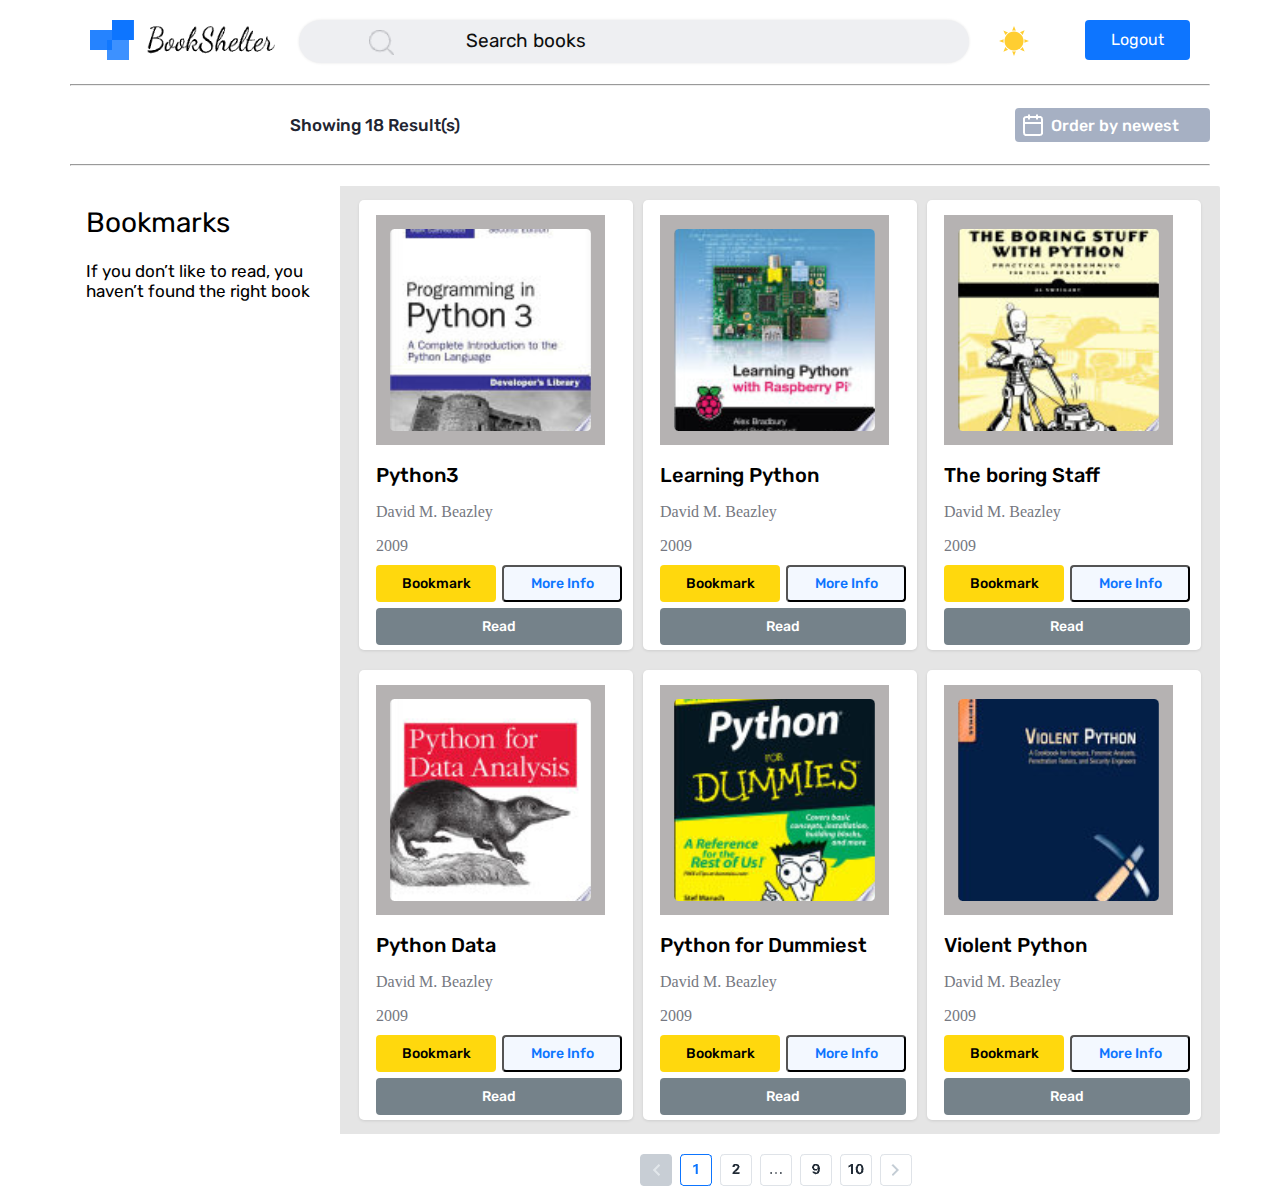
==== second.html @ 34d811f8 "first commit" ====
<!DOCTYPE html>
<html lang="en">
  <head>
    <meta charset="UTF-8" />
    <meta name="viewport" content="width=device-width, initial-scale=1.0" />
    <link rel="stylesheet" href="./sass/main.css" />
    <title>Imtihon5-2</title>
  </head>
  <body>
    <div class="container">
      <!-- header section -->
      <div class="header">
        <div>
          <img
            src="./assets/icons/main-logo.png"
            alt="main-logo"
            width="185"
            height="40"
          />
        </div>
        <label for="search" class="search">
          <img
            class="search-logo"
            src="./assets/icons/search-icon.png"
            alt="search"
            width="25"
            height="25" />
          <input type="search" id="search" placeholder="Search books"
        /></label>
        <div class="header__right">
          <button class="light__mode">
            <img
              src="./assets/icons/sun-icon.svg"
              alt="light-mode"
              width="30"
              height="30"
            />
          </button>
          <button class="logout__btn">
            <a href="./index.html" class="logout__text">Logout</a>
          </button>
        </div>
      </div>
      <hr />
      <div class="header__bottom">
        <h4 class="result">Showing 18 Result(s)</h4>
        <button type="menu" id="order__btn">
          <img src="./assets/icons/calendar-icon.png" alt="calendar" />
          <h5 class="order__btntext">Order by newest</h5>
        </button>
      </div>
      <hr />
      <!-- hero section -->
      <div class="hero">
        <div class="hero__left">
          <h2 class="bookmark__title">Bookmarks</h2>
          <p class="bookmark__text">
            If you don’t like to read, you haven’t found the right book
          </p>
        </div>
        <div class="hero__right">
          <div class="cards">
            <div class="card">
              <img src="./assets/images/book1.png" alt="book" />
              <h1>Python3</h1>
              <p>David M. Beazley</p>
              <p>2009</p>
              <div class="book__buttons">
                <button id="bookmark" class="bookmark__btn" type="click">
                  Bookmark
                </button>
                <button class="info__btn">More Info</button>
              </div>
              <button class="read__btn">
                <a href="./single.html">Read</a>
              </button>
            </div>
            <div class="card">
              <img src="./assets/images/book4.png" alt="book" />
              <h1>Python Data</h1>
              <p>David M. Beazley</p>
              <p>2009</p>
              <div class="book__buttons">
                <button id="bookmark" class="bookmark__btn">Bookmark</button>
                <button class="info__btn">More Info</button>
              </div>
              <button class="read__btn">
                <a href="./single.html">Read</a>
              </button>
            </div>
          </div>
          <div class="cards">
            <div class="card">
              <img src="./assets/images/book2.png" alt="book" />
              <h1>Learning Python</h1>
              <p>David M. Beazley</p>
              <p>2009</p>
              <div class="book__buttons">
                <button id="bookmark" class="bookmark__btn">Bookmark</button>
                <button class="info__btn">More Info</button>
              </div>
              <button class="read__btn">
                <a href="./single.html">Read</a>
              </button>
            </div>
            <div class="card">
              <img src="./assets/images/book5.png" alt="book" />
              <h1>Python for Dummiest</h1>
              <p>David M. Beazley</p>
              <p>2009</p>
              <div class="book__buttons">
                <button id="bookmark" class="bookmark__btn">Bookmark</button>
                <button class="info__btn">More Info</button>
              </div>
              <button class="read__btn">
                <a href="./single.html">Read</a>
              </button>
            </div>
          </div>
          <div class="cards">
            <div class="card">
              <img src="./assets/images/book3.png" alt="book" />
              <h1>The boring Staff</h1>
              <p>David M. Beazley</p>
              <p>2009</p>
              <div class="book__buttons">
                <button id="bookmark" class="bookmark__btn">Bookmark</button>
                <button class="info__btn">More Info</button>
              </div>
              <button class="read__btn">
                <a href="./single.html">Read</a>
              </button>
            </div>
            <div class="card">
              <img src="./assets/images/book6.png" alt="book" />
              <h1>Violent Python</h1>
              <p>David M. Beazley</p>
              <p>2009</p>
              <div class="book__buttons">
                <button id="bookmark" class="bookmark__btn">Bookmark</button>
                <button class="info__btn">More Info</button>
              </div>
              <button class="read__btn">
                <a href="./single.html">Read</a>
              </button>
            </div>
          </div>
        </div>
      </div>
      <a href="./single.html">
        <img src="./assets/icons/skip-button.png" alt="skip" class="skip__img"
      /></a>
    </div>
    <script src="./script/main.js"></script>
  </body>
</html>
---- sass/main.css ----
@import url("https://fonts.googleapis.com/css2?family=Montserrat:ital,wght@0,300;0,400;0,600;0,800;1,100;1,200;1,700&display=swap");
@import url("https://fonts.googleapis.com/css2?family=Rubik:ital,wght@0,300;0,400;0,700;1,500;1,600&display=swap");
.login__page {
  text-align: center;
  margin: 150px auto;
  display: flex;
  flex-direction: column;
  gap: 20px;
}

.username {
  margin: auto;
  box-sizing: border-box;
  border: 1px solid rgb(255, 255, 255);
  border-radius: 4px;
  width: 300px;
  height: 45px;
  top: 250px;
}

#username {
  width: 250px;
  height: 40px;
  background: none;
  font-family: Montserrat;
  font-size: 21px;
  font-weight: 300;
  letter-spacing: 0px;
  text-align: center;
  border: none;
  outline: none;
}

.password {
  margin: auto;
  box-sizing: border-box;
  border: 1px solid rgb(255, 255, 255);
  border-radius: 4px;
  width: 300px;
  height: 45px;
}

#password {
  width: 250px;
  height: 40px;
  background: none;
  font-family: Montserrat;
  font-size: 21px;
  font-weight: 300;
  letter-spacing: 0px;
  text-align: center;
  border: none;
  outline: none;
}

input::-moz-placeholder {
  color: rgb(234, 234, 245);
}

input::placeholder {
  color: rgb(234, 234, 245);
}

.button {
  margin: auto;
  width: 300px;
  height: 47px;
  color: rgb(79, 142, 223);
  font-family: Montserrat;
  font-size: 21px;
  font-weight: 600;
  line-height: 20px;
  letter-spacing: 0px;
  border: none;
  border-radius: 5px;
}

.button:hover {
  color: red;
  border: 1px solid red;
  transition: all ease 2s;
}

.page1 {
  background-image: url(/assets/images/background-image.book.jpg);
  background-repeat: no-repeat;
  background-size: cover;
}

body {
  background-color: #fff;
  color: black;
}

.container {
  width: 100%;
  max-width: 1140px;
  padding: 0 16px;
  margin: 0 auto;
}

a {
  text-decoration: none;
  color: #fff;
}

.dark {
  color: white !important;
  background-color: rgb(121, 116, 116) !important;
}
.dark .header {
  background-color: rgb(121, 116, 116);
}
.dark .hero {
  background-color: rgb(166, 163, 163);
  box-shadow: 0px 0px 6px rgb(41, 38, 38);
}
.dark .hero__left {
  background-color: rgb(121, 116, 116);
  box-shadow: 0px 0px 6px rgb(39, 36, 36);
}
.dark .hero__right {
  background-color: rgb(166, 163, 163);
  box-shadow: 0px 0px 6px rgb(39, 36, 36);
}
.dark .card {
  background-color: rgb(121, 116, 116);
  color: white;
  border: solid 1px rgb(68, 66, 66);
  box-shadow: 0px 0px 6px rgb(42, 40, 40);
}
.dark .info__btn {
  border: 1px solid rgb(38, 31, 31);
}

.single__page {
  background-image: url(/assets/images/bookback.jpg);
  background-repeat: no-repeat;
  background-size: cover;
}

.container1 {
  margin: auto;
  padding: 15px;
  width: 300px;
  border-radius: 6px;
  border: 1px solid black;
  box-shadow: 0px 0px 5px #000;
  background-color: rgb(121, 147, 147);
}

h1 {
  background: none;
  color: #000;
  font-family: Rubik;
  font-size: 28px;
  font-style: normal;
  font-weight: 500;
  line-height: normal;
}

p {
  background: none;
  color: #323335;
  font-family: "Noto Sans";
  font-size: 16px;
  font-style: normal;
  font-weight: 500;
  line-height: normal;
  margin-bottom: 10px;
}

.header {
  display: flex;
  justify-content: space-between;
  margin: 20px 20px;
}

.search {
  width: 670px;
  height: 43px;
  top: 33px;
  box-sizing: border-box;
  border-radius: 30px;
  box-shadow: 0px 0px 3px 0px rgba(0, 0, 0, 0.1);
  background: rgb(238, 239, 242);
}

#search {
  outline: none;
  position: absolute;
  width: 150px;
  height: 40px;
  font-family: Rubik;
  font-size: 19px;
  font-weight: 400;
  line-height: 15px;
  border: none;
  background: none;
}

.search-logo {
  margin: 10px 70px;
}

#search::-moz-placeholder {
  color: rgb(15, 15, 15);
}

#search::placeholder {
  color: rgb(15, 15, 15);
}

.header__right {
  display: flex;
  -moz-column-gap: 50px;
       column-gap: 50px;
}

.light__mode {
  outline: none;
  border: none;
  background: none;
}

.logout__btn {
  width: 105px;
  height: 40px;
  border-radius: 4px;
  background: rgb(13, 117, 255);
  outline: none;
  border: none;
}

.logout__btn:hover {
  color: rgb(27, 26, 26);
  border: 1.5px solid rgb(50, 45, 45);
  transition: all ease 1s;
}

.logout__text {
  color: rgb(255, 255, 255);
  font-family: Rubik;
  font-size: 16px;
  font-weight: 400;
  line-height: 20px;
  text-align: center;
  padding: 20px;
}

.header__bottom {
  display: flex;
  align-items: center;
  justify-content: space-between;
  margin-left: 220px;
}

.result {
  color: rgb(34, 37, 49);
  font-family: Rubik;
  font-size: 17px;
  font-weight: 500;
  line-height: 17px;
}

#order__btn {
  display: flex;
  align-items: center;
  border-radius: 4px;
  background: rgb(166, 176, 195);
  width: 195px;
  height: 34px;
  top: 116px;
  bottom: -81px;
  border: none;
}

.order__btntext {
  color: #fff;
  font-family: Rubik;
  font-size: 16px;
  font-weight: 500;
  line-height: 17px;
  top: -21px;
  width: 140px;
}

.hero {
  display: flex;
  margin: 20px -10px;
  background: rgb(229, 229, 229);
  border-radius: 2px;
}

.hero__left {
  background-color: #fff;
  width: 280px;
}

.bookmark__title {
  color: rgb(0, 0, 0);
  font-family: Rubik;
  font-size: 28px;
  font-weight: 400;
  line-height: 28px;
  text-align: left;
  margin-left: 26px;
}

.bookmark__text {
  margin: 10px 26px;
  color: rgb(0, 0, 0);
  font-family: Rubik;
  font-size: 17px;
  font-weight: 400;
}

.hero__right {
  display: flex;
  margin: 14px auto;
  -moz-column-gap: 10px;
       column-gap: 10px;
}

.card {
  padding: 15px 17px;
  width: 240px;
  height: 420px;
  flex-shrink: 0;
  border-radius: 5px;
  border: 0px solid #e3e6eb;
  background: #fff;
  box-shadow: 0px 1px 3px 0px rgba(0, 0, 0, 0.1);
}
.card h1 {
  background: none;
  color: #000;
  font-family: Rubik;
  font-size: 20px;
  font-style: normal;
  font-weight: 500;
  line-height: normal;
}
.card p {
  background: none;
  color: #757881;
  font-family: "Noto Sans";
  font-size: 16px;
  font-style: normal;
  font-weight: 500;
  line-height: normal;
  margin-bottom: 10px;
}
.card img {
  margin: auto;
  padding: 14px;
  background-color: rgb(181, 178, 178);
}
.card .book__buttons {
  display: flex;
  gap: 6px;
  margin-bottom: 6px;
}
.card .book__buttons #bookmark {
  width: 120px;
  height: 37px;
  flex-shrink: 0;
  border-radius: 4px;
  background: #ffd80d;
  color: #000;
  font-family: Rubik;
  font-size: 14px;
  font-style: normal;
  font-weight: 500;
  line-height: normal;
  border: none;
}
.card .book__buttons .info__btn {
  width: 120px;
  height: 37px;
  flex-shrink: 0;
  border-radius: 4px;
  background: rgba(13, 117, 255, 0.05);
  color: #0d75ff;
  font-family: Rubik;
  font-size: 14px;
  font-style: normal;
  font-weight: 500;
  line-height: normal;
}
.card .read__btn {
  width: 246px;
  height: 37px;
  flex-shrink: 0;
  border-radius: 4px;
  background: #75828a;
  color: #fff;
  font-family: Rubik;
  font-size: 14px;
  font-style: normal;
  font-weight: 500;
  line-height: normal;
  border: none;
}
.card .read__btn:hover {
  color: rgb(27, 26, 26);
  border: 1.5px solid rgb(50, 45, 45);
  transition: all ease 1s;
}

.cards {
  display: flex;
  flex-direction: column;
  gap: 20px;
}

.skip__img {
  margin-left: 570px;
}/*# sourceMappingURL=main.css.map */
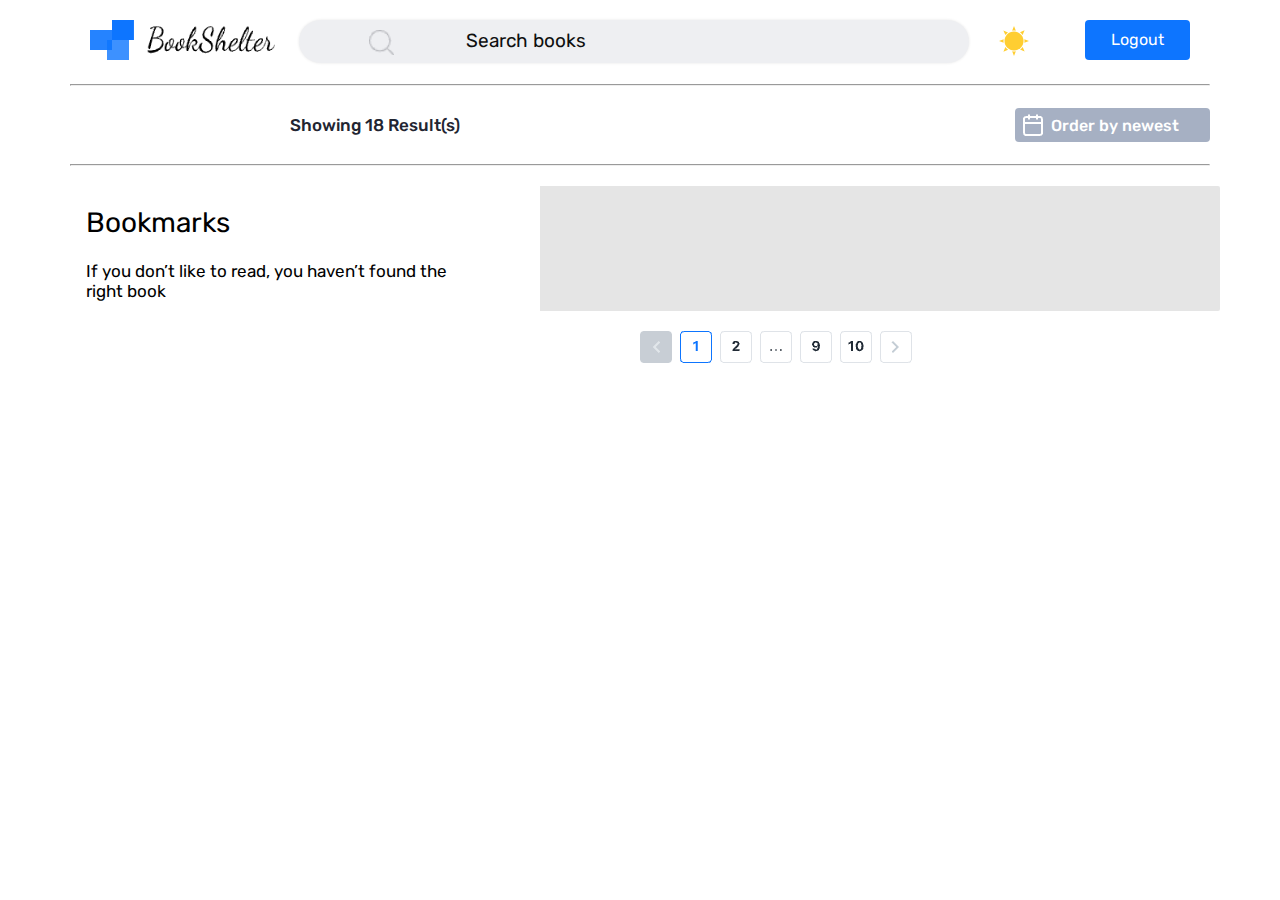
==== commit 43272527: "commit" ====
--- a/second.html
+++ b/second.html
@@ -4,6 +4,7 @@
     <meta charset="UTF-8" />
     <meta name="viewport" content="width=device-width, initial-scale=1.0" />
     <link rel="stylesheet" href="./sass/main.css" />
+
     <title>Imtihon5-2</title>
   </head>
   <body>
@@ -59,97 +60,15 @@
           </p>
         </div>
         <div class="hero__right">
-          <div class="cards">
-            <div class="card">
-              <img src="./assets/images/book1.png" alt="book" />
-              <h1>Python3</h1>
-              <p>David M. Beazley</p>
-              <p>2009</p>
-              <div class="book__buttons">
-                <button id="bookmark" class="bookmark__btn" type="click">
-                  Bookmark
-                </button>
-                <button class="info__btn">More Info</button>
-              </div>
-              <button class="read__btn">
-                <a href="./single.html">Read</a>
-              </button>
-            </div>
-            <div class="card">
-              <img src="./assets/images/book4.png" alt="book" />
-              <h1>Python Data</h1>
-              <p>David M. Beazley</p>
-              <p>2009</p>
-              <div class="book__buttons">
-                <button id="bookmark" class="bookmark__btn">Bookmark</button>
-                <button class="info__btn">More Info</button>
-              </div>
-              <button class="read__btn">
-                <a href="./single.html">Read</a>
-              </button>
-            </div>
-          </div>
-          <div class="cards">
-            <div class="card">
-              <img src="./assets/images/book2.png" alt="book" />
-              <h1>Learning Python</h1>
-              <p>David M. Beazley</p>
-              <p>2009</p>
-              <div class="book__buttons">
-                <button id="bookmark" class="bookmark__btn">Bookmark</button>
-                <button class="info__btn">More Info</button>
-              </div>
-              <button class="read__btn">
-                <a href="./single.html">Read</a>
-              </button>
-            </div>
-            <div class="card">
-              <img src="./assets/images/book5.png" alt="book" />
-              <h1>Python for Dummiest</h1>
-              <p>David M. Beazley</p>
-              <p>2009</p>
-              <div class="book__buttons">
-                <button id="bookmark" class="bookmark__btn">Bookmark</button>
-                <button class="info__btn">More Info</button>
-              </div>
-              <button class="read__btn">
-                <a href="./single.html">Read</a>
-              </button>
-            </div>
-          </div>
-          <div class="cards">
-            <div class="card">
-              <img src="./assets/images/book3.png" alt="book" />
-              <h1>The boring Staff</h1>
-              <p>David M. Beazley</p>
-              <p>2009</p>
-              <div class="book__buttons">
-                <button id="bookmark" class="bookmark__btn">Bookmark</button>
-                <button class="info__btn">More Info</button>
-              </div>
-              <button class="read__btn">
-                <a href="./single.html">Read</a>
-              </button>
-            </div>
-            <div class="card">
-              <img src="./assets/images/book6.png" alt="book" />
-              <h1>Violent Python</h1>
-              <p>David M. Beazley</p>
-              <p>2009</p>
-              <div class="book__buttons">
-                <button id="bookmark" class="bookmark__btn">Bookmark</button>
-                <button class="info__btn">More Info</button>
-              </div>
-              <button class="read__btn">
-                <a href="./single.html">Read</a>
-              </button>
-            </div>
-          </div>
+          <div class="cards"></div>
         </div>
       </div>
-      <a href="./single.html">
-        <img src="./assets/icons/skip-button.png" alt="skip" class="skip__img"
-      /></a>
+       <div class="skip__img"><a href="./single.html">
+        <img
+          src="./assets/icons/skip-button.png"
+          alt="skip"
+      /></a></div>
+     
     </div>
     <script src="./script/main.js"></script>
   </body>
--- a/sass/main.css
+++ b/sass/main.css
@@ -121,7 +121,6 @@
 }
 .dark .hero__right {
   background-color: rgb(166, 163, 163);
-  box-shadow: 0px 0px 6px rgb(39, 36, 36);
 }
 .dark .card {
   background-color: rgb(121, 116, 116);
@@ -149,27 +148,6 @@
   background-color: rgb(121, 147, 147);
 }
 
-h1 {
-  background: none;
-  color: #000;
-  font-family: Rubik;
-  font-size: 28px;
-  font-style: normal;
-  font-weight: 500;
-  line-height: normal;
-}
-
-p {
-  background: none;
-  color: #323335;
-  font-family: "Noto Sans";
-  font-size: 16px;
-  font-style: normal;
-  font-weight: 500;
-  line-height: normal;
-  margin-bottom: 10px;
-}
-
 .header {
   display: flex;
   justify-content: space-between;
@@ -290,11 +268,12 @@
   margin: 20px -10px;
   background: rgb(229, 229, 229);
   border-radius: 2px;
+  gap: 20px;
 }
 
 .hero__left {
   background-color: #fff;
-  width: 280px;
+  width: 480px;
 }
 
 .bookmark__title {
@@ -313,19 +292,18 @@
   font-family: Rubik;
   font-size: 17px;
   font-weight: 400;
+  width: 83%;
 }
 
 .hero__right {
-  display: flex;
+  padding-left: 8.5px;
   margin: 14px auto;
-  -moz-column-gap: 10px;
-       column-gap: 10px;
 }
 
 .card {
   padding: 15px 17px;
   width: 240px;
-  height: 420px;
+  height: 445px;
   flex-shrink: 0;
   border-radius: 5px;
   border: 0px solid #e3e6eb;
@@ -342,14 +320,13 @@
   line-height: normal;
 }
 .card p {
-  background: none;
-  color: #757881;
+  color: #1f1f22;
   font-family: "Noto Sans";
-  font-size: 16px;
+  font-size: 17px;
   font-style: normal;
   font-weight: 500;
   line-height: normal;
-  margin-bottom: 10px;
+  margin-bottom: 7px;
 }
 .card img {
   margin: auto;
@@ -375,6 +352,11 @@
   line-height: normal;
   border: none;
 }
+.card .book__buttons #bookmark:hover {
+  color: rgb(27, 26, 26);
+  border: 1.5px solid rgb(50, 45, 45);
+  transition: all ease 1s;
+}
 .card .book__buttons .info__btn {
   width: 120px;
   height: 37px;
@@ -388,7 +370,7 @@
   font-weight: 500;
   line-height: normal;
 }
-.card .read__btn {
+.card #readbtn {
   width: 246px;
   height: 37px;
   flex-shrink: 0;
@@ -402,7 +384,7 @@
   line-height: normal;
   border: none;
 }
-.card .read__btn:hover {
+.card #readbtn:hover {
   color: rgb(27, 26, 26);
   border: 1.5px solid rgb(50, 45, 45);
   transition: all ease 1s;
@@ -410,8 +392,8 @@
 
 .cards {
   display: flex;
-  flex-direction: column;
-  gap: 20px;
+  flex-wrap: wrap;
+  gap: 10px;
 }
 
 .skip__img {
